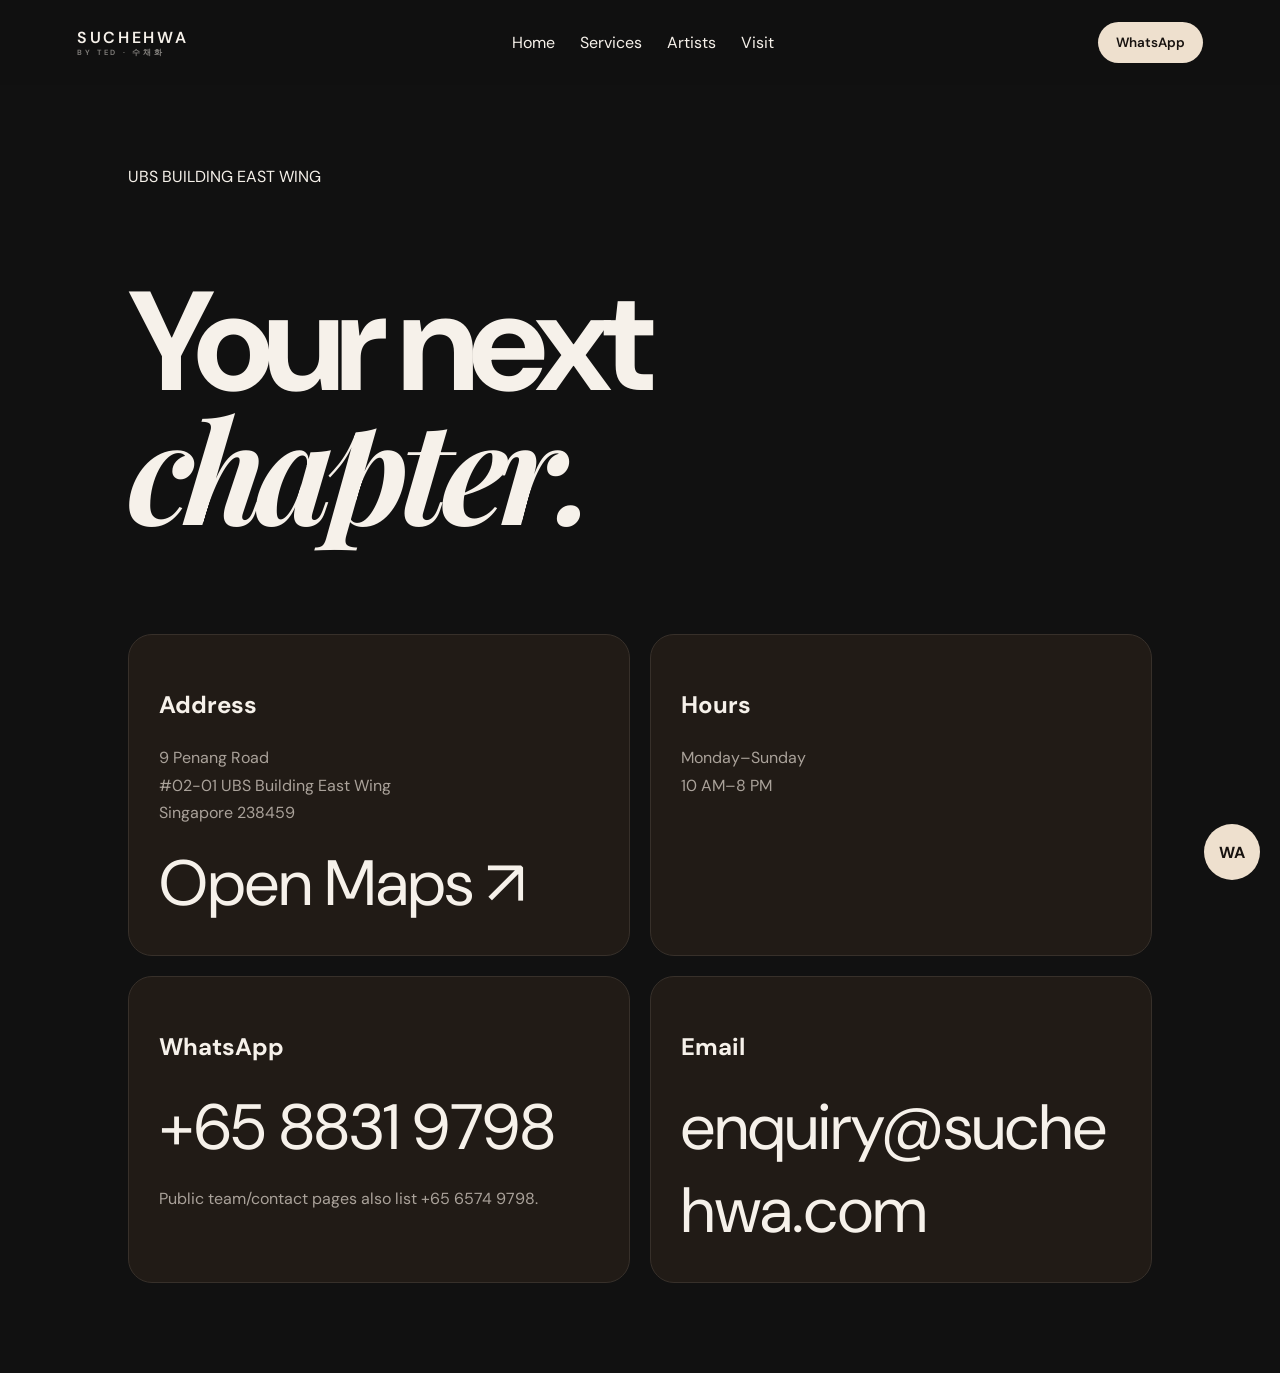
==== contact.html @ c373f8df "Create Salon 4 contact and directions page" ====
<!doctype html><html><head><meta charset="utf-8"><meta name="viewport" content="width=device-width,initial-scale=1"><title>Visit Suchehwa By Ted</title><link rel="stylesheet" href="style.css"><link rel="stylesheet" href="site.css"></head><body><header><a class="logo" href="index.html">SUCHEHWA<span>BY TED · 수채화</span></a><nav><a href="index.html">Home</a><a href="services.html">Services</a><a href="experience.html">Artists</a><a href="contact.html">Visit</a></nav><a class="cta" href="https://wa.me/6588319798">WhatsApp</a></header><main class="page"><div class="page-hero"><p class="eyebrow">UBS BUILDING EAST WING</p><h1>Your next<br><i>chapter.</i></h1></div><div class="contact-grid"><article class="contact-card reveal"><h3>Address</h3><p>9 Penang Road<br>#02-01 UBS Building East Wing<br>Singapore 238459</p><a class="big-link" href="https://www.google.com/maps/search/?api=1&query=9%20Penang%20Road%20Singapore%20238459">Open Maps ↗</a></article><article class="contact-card reveal"><h3>Hours</h3><p>Monday–Sunday<br>10 AM–8 PM</p></article><article class="contact-card reveal"><h3>WhatsApp</h3><a class="big-link" href="https://wa.me/6588319798">+65 8831 9798</a><p>Public team/contact pages also list +65 6574 9798.</p></article><article class="contact-card reveal"><h3>Email</h3><a class="big-link" href="mailto:enquiry@suchehwa.com">enquiry@suchehwa.com</a></article></div></main><a class="float" href="https://wa.me/6588319798">WA</a><script src="site.js"></script></body></html>
---- style.css ----
@import url('https://fonts.googleapis.com/css2?family=DM+Sans:wght@400;600&family=Playfair+Display:ital,wght@0,500;1,500&display=swap');*{box-sizing:border-box}html{scroll-behavior:smooth}body{margin:0;background:#111;color:#f6f1ea;font-family:DM Sans,sans-serif}header{position:fixed;z-index:5;top:0;width:100%;padding:22px 6vw;display:flex;justify-content:space-between;align-items:center;background:#111c;backdrop-filter:blur(16px)}a{color:inherit;text-decoration:none}.logo{font-weight:600;letter-spacing:.17em}.logo span{display:block;font-size:.47rem;opacity:.5}nav{display:none;gap:25px}.cta{background:#eee0ce;color:#17120f;padding:12px 18px;border-radius:999px;font-weight:600;font-size:.84rem}.hero{min-height:100svh;padding:150px 8vw;display:flex;flex-direction:column;justify-content:center;background:radial-gradient(circle at 80% 30%,#5b3b29,transparent 35%)}.hero>p,section>p{font-size:.68rem;letter-spacing:.23em;color:#b99570}.hero h1,h2{font-size:clamp(3.3rem,11vw,8rem);line-height:.88;letter-spacing:-.06em;margin:18px 0}.hero i,h2 i{font-family:'Playfair Display',serif}.hero h4{max-width:570px;color:#b7b0aa;line-height:1.7;font-weight:400;margin:25px 0}.hero div{display:flex;gap:18px;flex-wrap:wrap;align-items:center}section:not(.hero){padding:110px 8vw}#services{background:#181512}.grid{display:grid;gap:16px}.grid article{min-height:260px;padding:30px;border:1px solid #37302a;border-radius:24px;background:linear-gradient(145deg,#211b16,#15120f);display:flex;flex-direction:column;justify-content:space-between;transition:.45s}.grid article:hover{transform:translateY(-8px)}.grid b{color:#b99570}.grid h3{font-size:1.5rem}.grid p,.wide,#visit p{max-width:620px;color:#aaa29a;line-height:1.75}.wide{font-size:1.15rem}#visit{text-align:center;background:radial-gradient(circle at 50% 0,#3b2b20,#111 60%)}#visit h2{font-size:clamp(2.7rem,9vw,6rem)}#visit a{display:inline-block;margin:8px}.float{position:fixed;z-index:6;right:20px;bottom:20px;width:56px;height:56px;border-radius:50%;display:grid;place-items:center;background:#eee0ce;color:#17120f;font-weight:700}#loader{position:fixed;z-index:20;inset:0;display:grid;place-items:center;background:#111;letter-spacing:.35em;transition:.8s}@media(min-width:800px){nav{display:flex}.grid{grid-template-columns:repeat(3,1fr)}}
---- site.css ----
:root{--accent:#b99570;--line:#37302a}.hero-meta{display:flex;gap:28px;flex-wrap:wrap;margin-top:70px;font-size:.65rem;letter-spacing:.18em;color:#8f8176}.marquee{overflow:hidden;border-block:1px solid var(--line);padding:18px 0;white-space:nowrap;background:#181512}.marquee div{width:max-content;animation:marquee 28s linear infinite;letter-spacing:.25em;color:#b99570}.feature{padding:110px 7vw;display:grid;gap:40px;align-items:center;background:radial-gradient(circle at 80% 40%,#3b2b20,#111 55%)}.feature p{color:#aaa29a;line-height:1.8;max-width:560px}.feature h2{font-size:clamp(3rem,9vw,7rem)}.feature .cta{display:inline-block;margin-top:15px}.reveal{opacity:0;transform:translateY(35px);transition:opacity .8s ease,transform .8s ease}.reveal.visible{opacity:1;transform:none}.tilt{transform-style:preserve-3d;will-change:transform}.tilt a{color:var(--accent);text-decoration:none}.page{min-height:100svh;padding:150px 7vw 90px}.page-hero{max-width:900px;margin-bottom:80px}.page-hero h1{font-size:clamp(3.5rem,11vw,9rem);line-height:.88;letter-spacing:-.06em}.page-hero h1 i{font-family:'Playfair Display',serif}.service-list{display:grid;gap:18px}.service-row{display:grid;grid-template-columns:60px 1fr auto;gap:20px;align-items:start;padding:28px 0;border-top:1px solid var(--line)}.service-row h2{font-size:clamp(1.5rem,4vw,3rem);margin:0 0 8px}.service-row p{color:#aaa29a;line-height:1.7;max-width:650px}.service-row span{color:var(--accent)}.contact-grid{display:grid;gap:20px}.contact-card{padding:30px;border:1px solid var(--line);border-radius:24px;background:#211b16}.contact-card h3{font-size:1.5rem}.contact-card p{color:#aaa29a;line-height:1.7}.big-link{font-size:clamp(1.5rem,5vw,4rem);word-break:break-word}.page-nav{display:flex;gap:10px;flex-wrap:wrap;margin-top:50px}.page-nav a{padding:11px 15px;border:1px solid var(--line);border-radius:999px;text-decoration:none}.page-nav a:hover{background:#eee0ce;color:#17120f}@keyframes marquee{to{transform:translateX(-50%)}}@media(min-width:800px){.feature{grid-template-columns:1fr 1fr}.service-list{max-width:1100px}.contact-grid{grid-template-columns:1fr 1fr}.page{padding-left:10vw;padding-right:10vw}}
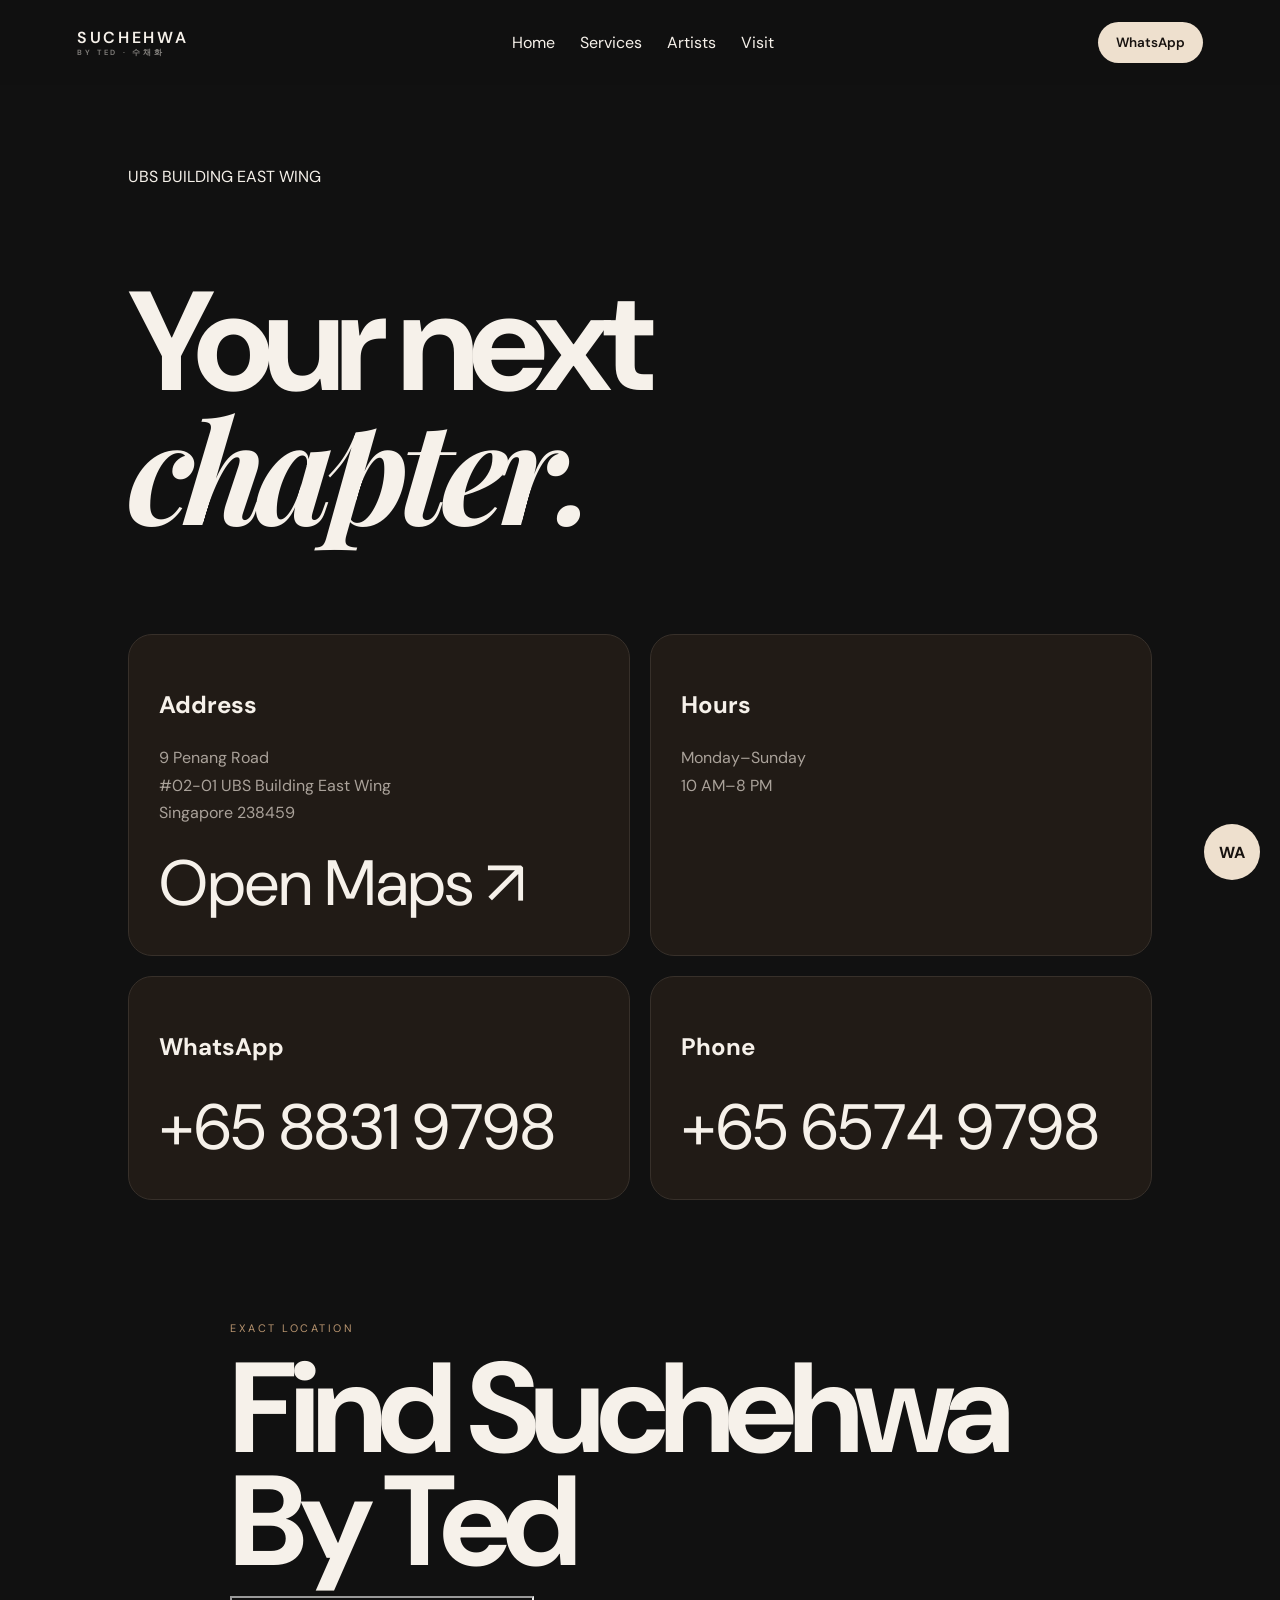
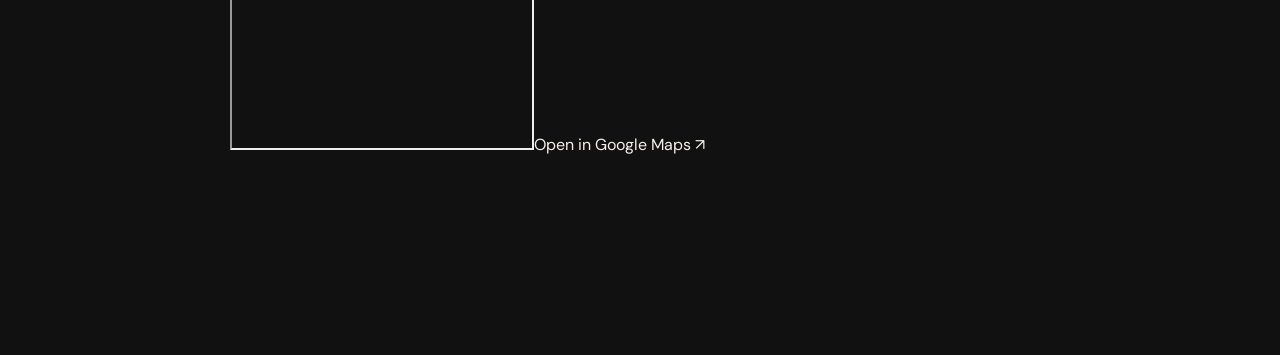
==== commit 72b68ae0: "Upgrade Salon 4 contact page with exact embedded Google Maps and prefilled WhatsApp" ====
--- a/contact.html
+++ b/contact.html
@@ -1 +1 @@
-<!doctype html><html><head><meta charset="utf-8"><meta name="viewport" content="width=device-width,initial-scale=1"><title>Visit Suchehwa By Ted</title><link rel="stylesheet" href="style.css"><link rel="stylesheet" href="site.css"></head><body><header><a class="logo" href="index.html">SUCHEHWA<span>BY TED · 수채화</span></a><nav><a href="index.html">Home</a><a href="services.html">Services</a><a href="experience.html">Artists</a><a href="contact.html">Visit</a></nav><a class="cta" href="https://wa.me/6588319798">WhatsApp</a></header><main class="page"><div class="page-hero"><p class="eyebrow">UBS BUILDING EAST WING</p><h1>Your next<br><i>chapter.</i></h1></div><div class="contact-grid"><article class="contact-card reveal"><h3>Address</h3><p>9 Penang Road<br>#02-01 UBS Building East Wing<br>Singapore 238459</p><a class="big-link" href="https://www.google.com/maps/search/?api=1&query=9%20Penang%20Road%20Singapore%20238459">Open Maps ↗</a></article><article class="contact-card reveal"><h3>Hours</h3><p>Monday–Sunday<br>10 AM–8 PM</p></article><article class="contact-card reveal"><h3>WhatsApp</h3><a class="big-link" href="https://wa.me/6588319798">+65 8831 9798</a><p>Public team/contact pages also list +65 6574 9798.</p></article><article class="contact-card reveal"><h3>Email</h3><a class="big-link" href="mailto:enquiry@suchehwa.com">enquiry@suchehwa.com</a></article></div></main><a class="float" href="https://wa.me/6588319798">WA</a><script src="site.js"></script></body></html>+<!doctype html><html lang="en"><head><meta charset="utf-8"><meta name="viewport" content="width=device-width,initial-scale=1"><title>Visit Suchehwa By Ted</title><link rel="stylesheet" href="style.css"><link rel="stylesheet" href="site.css"></head><body><div id="loader"><strong>SUCHEHWA</strong><span>BY TED · 수채화</span></div><header><a class="logo" href="index.html">SUCHEHWA<span>BY TED · 수채화</span></a><nav><a href="index.html">Home</a><a href="services.html">Services</a><a href="experience.html">Artists</a><a href="contact.html">Visit</a></nav><a class="cta" href="https://wa.me/6588319798?text=Hi%20Suchehwa%20By%20Ted%2C%20I%27d%20like%20to%20book%20an%20appointment.">WhatsApp</a></header><main class="page"><div class="page-hero"><p class="eyebrow">UBS BUILDING EAST WING</p><h1>Your next<br><i>chapter.</i></h1></div><div class="contact-grid"><article class="contact-card reveal"><h3>Address</h3><p>9 Penang Road<br>#02-01 UBS Building East Wing<br>Singapore 238459</p><a class="big-link" href="https://www.google.com/maps/search/?api=1&query=9%20Penang%20Road%20Singapore%20238459">Open Maps ↗</a></article><article class="contact-card reveal"><h3>Hours</h3><p>Monday–Sunday<br>10 AM–8 PM</p></article><article class="contact-card reveal"><h3>WhatsApp</h3><a class="big-link" href="https://wa.me/6588319798?text=Hi%20Suchehwa%20By%20Ted%2C%20I%27d%20like%20to%20book%20an%20appointment.">+65 8831 9798</a></article><article class="contact-card reveal"><h3>Phone</h3><a class="big-link" href="tel:+6565749798">+65 6574 9798</a></article></div><section class="map-block reveal"><p class="eyebrow">EXACT LOCATION</p><h2>Find Suchehwa By Ted</h2><iframe title="Suchehwa By Ted map" src="https://www.google.com/maps?q=9%20Penang%20Road%20Singapore%20238459&output=embed" loading="lazy" allowfullscreen></iframe><a class="btn" href="https://www.google.com/maps/search/?api=1&query=9%20Penang%20Road%20Singapore%20238459">Open in Google Maps ↗</a></section></main><a class="float" href="https://wa.me/6588319798?text=Hi%20Suchehwa%20By%20Ted%2C%20I%27d%20like%20to%20book%20an%20appointment.">WA</a><script src="site.js"></script></body></html>
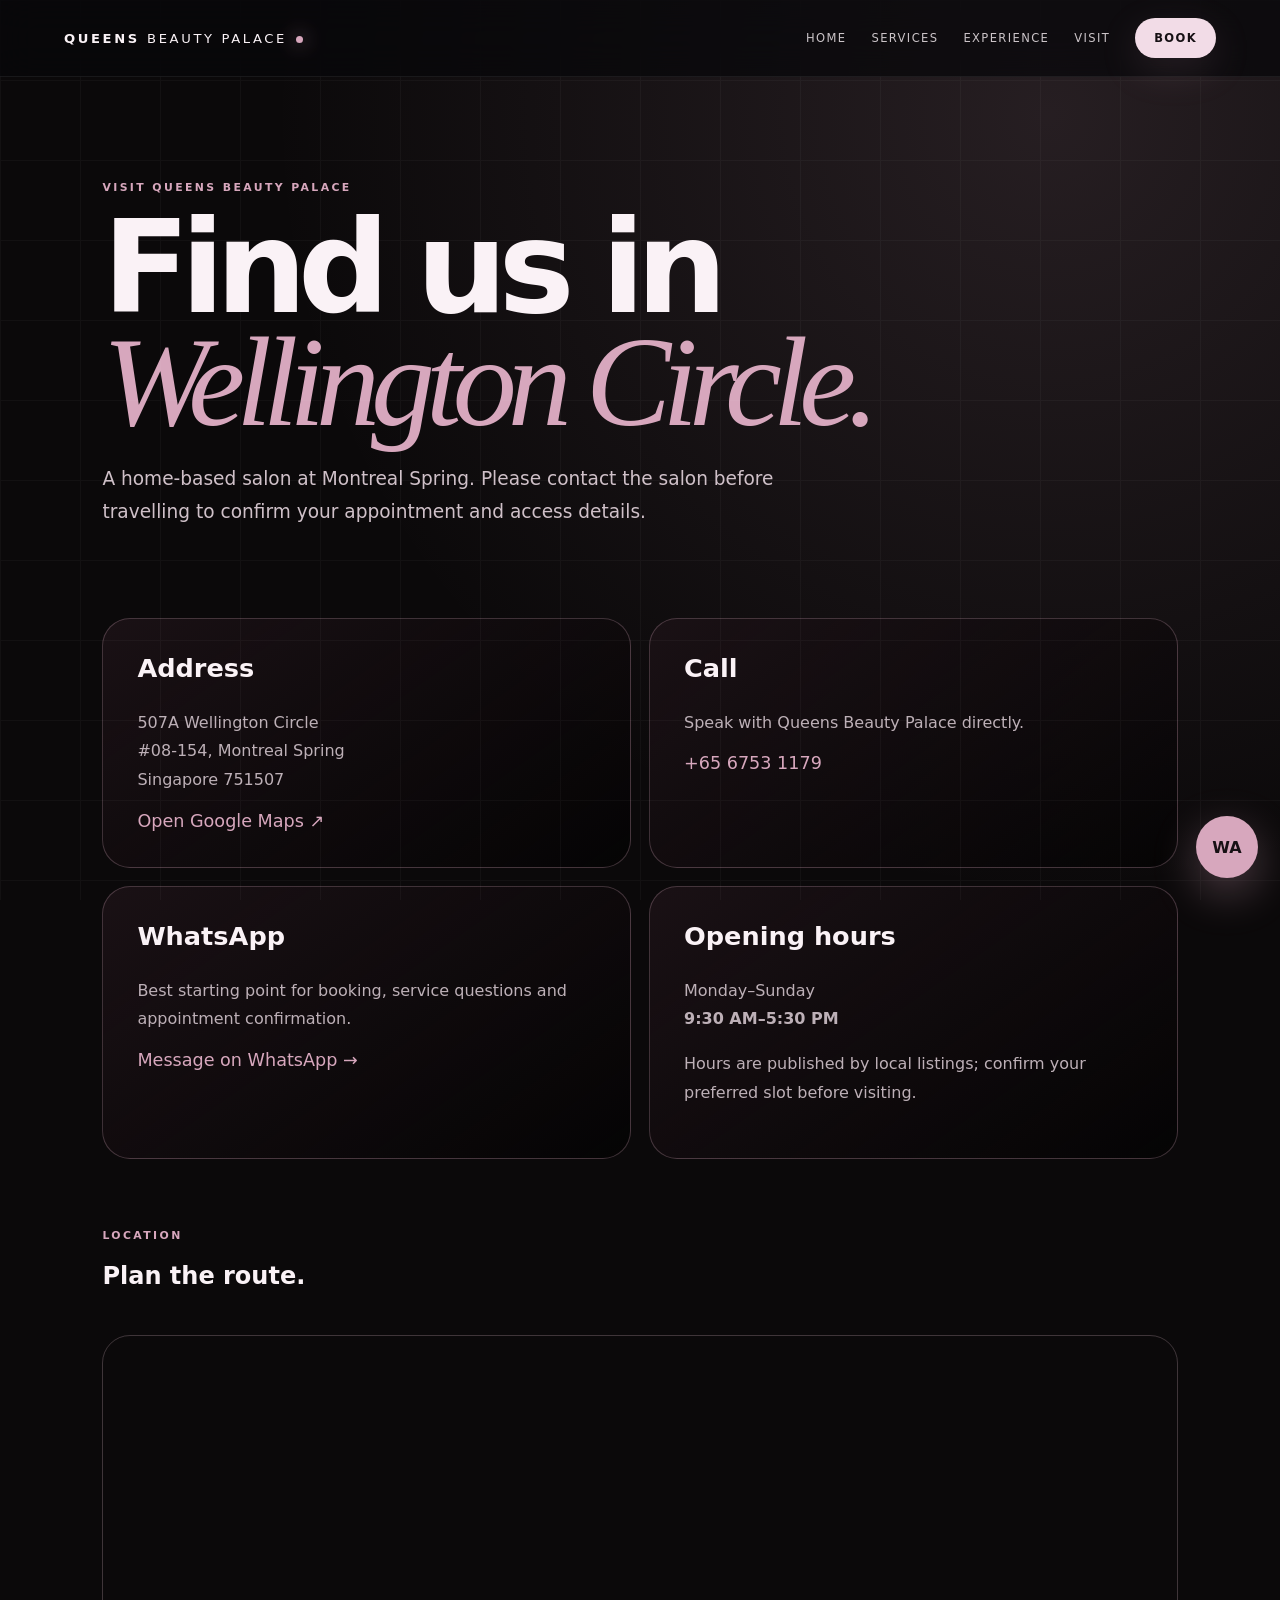
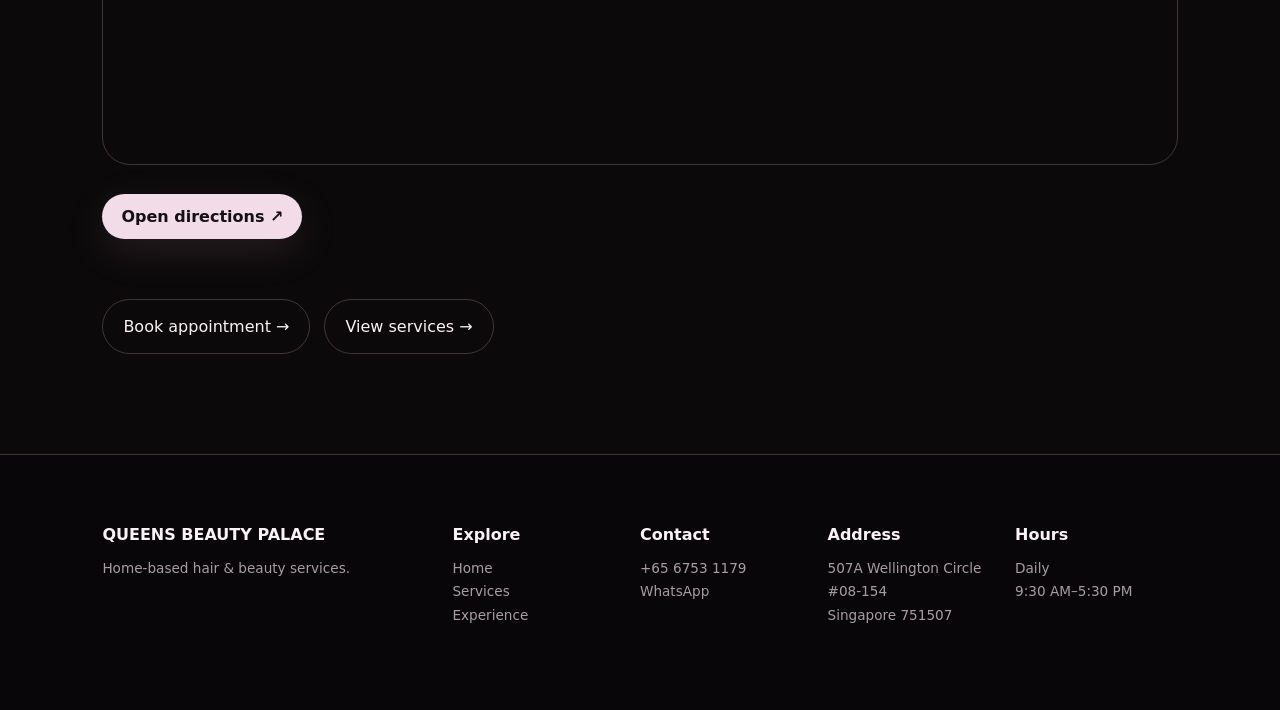
==== commit fc4fa049: "Rebuild Queens Beauty Palace contact and location page" ====
--- a/contact.html
+++ b/contact.html
@@ -1 +1 @@
-<!doctype html><html lang="en"><head><meta charset="utf-8"><meta name="viewport" content="width=device-width,initial-scale=1"><title>Visit Suchehwa By Ted</title><link rel="stylesheet" href="style.css"><link rel="stylesheet" href="site.css"></head><body><div id="loader"><strong>SUCHEHWA</strong><span>BY TED · 수채화</span></div><header><a class="logo" href="index.html">SUCHEHWA<span>BY TED · 수채화</span></a><nav><a href="index.html">Home</a><a href="services.html">Services</a><a href="experience.html">Artists</a><a href="contact.html">Visit</a></nav><a class="cta" href="https://wa.me/6588319798?text=Hi%20Suchehwa%20By%20Ted%2C%20I%27d%20like%20to%20book%20an%20appointment.">WhatsApp</a></header><main class="page"><div class="page-hero"><p class="eyebrow">UBS BUILDING EAST WING</p><h1>Your next<br><i>chapter.</i></h1></div><div class="contact-grid"><article class="contact-card reveal"><h3>Address</h3><p>9 Penang Road<br>#02-01 UBS Building East Wing<br>Singapore 238459</p><a class="big-link" href="https://www.google.com/maps/search/?api=1&query=9%20Penang%20Road%20Singapore%20238459">Open Maps ↗</a></article><article class="contact-card reveal"><h3>Hours</h3><p>Monday–Sunday<br>10 AM–8 PM</p></article><article class="contact-card reveal"><h3>WhatsApp</h3><a class="big-link" href="https://wa.me/6588319798?text=Hi%20Suchehwa%20By%20Ted%2C%20I%27d%20like%20to%20book%20an%20appointment.">+65 8831 9798</a></article><article class="contact-card reveal"><h3>Phone</h3><a class="big-link" href="tel:+6565749798">+65 6574 9798</a></article></div><section class="map-block reveal"><p class="eyebrow">EXACT LOCATION</p><h2>Find Suchehwa By Ted</h2><iframe title="Suchehwa By Ted map" src="https://www.google.com/maps?q=9%20Penang%20Road%20Singapore%20238459&output=embed" loading="lazy" allowfullscreen></iframe><a class="btn" href="https://www.google.com/maps/search/?api=1&query=9%20Penang%20Road%20Singapore%20238459">Open in Google Maps ↗</a></section></main><a class="float" href="https://wa.me/6588319798?text=Hi%20Suchehwa%20By%20Ted%2C%20I%27d%20like%20to%20book%20an%20appointment.">WA</a><script src="site.js"></script></body></html>+<!doctype html><html lang="en"><head><meta charset="utf-8"><meta name="viewport" content="width=device-width,initial-scale=1"><meta name="description" content="Contact and directions for Queens Beauty Palace, 507A Wellington Circle, Singapore 751507."><title>Visit — Queens Beauty Palace</title><link rel="stylesheet" href="site.css"></head><body><header><a class="logo" href="index.html">QUEENS <b>BEAUTY PALACE</b></a><nav><a href="index.html">Home</a><a href="services.html">Services</a><a href="experience.html">Experience</a><a href="contact.html">Visit</a><a class="navcta" href="https://wa.me/6567531179">Book</a></nav></header><main class="page"><div class="page-hero reveal"><p class="eyebrow">VISIT QUEENS BEAUTY PALACE</p><h1>Find us in <i>Wellington Circle.</i></h1><p class="lead">A home-based salon at Montreal Spring. Please contact the salon before travelling to confirm your appointment and access details.</p></div><div class="contact-grid"><article class="contact-card reveal"><h3>Address</h3><p>507A Wellington Circle<br>#08-154, Montreal Spring<br>Singapore 751507</p><a class="big-link" href="https://www.google.com/maps/search/?api=1&query=507A%20Wellington%20Circle%20Singapore%20751507">Open Google Maps ↗</a></article><article class="contact-card reveal"><h3>Call</h3><p>Speak with Queens Beauty Palace directly.</p><a class="big-link" href="tel:+6567531179">+65 6753 1179</a></article><article class="contact-card reveal"><h3>WhatsApp</h3><p>Best starting point for booking, service questions and appointment confirmation.</p><a class="big-link" href="https://wa.me/6567531179?text=Hi%20Queens%20Beauty%20Palace%2C%20I%20would%20like%20to%20book.">Message on WhatsApp →</a></article><article class="contact-card reveal"><h3>Opening hours</h3><p>Monday–Sunday<br><strong>9:30 AM–5:30 PM</strong></p><p>Hours are published by local listings; confirm your preferred slot before visiting.</p></article></div><section class="map-block reveal"><p class="eyebrow">LOCATION</p><h2>Plan the route.</h2><iframe title="Queens Beauty Palace location" src="https://www.google.com/maps?q=507A%20Wellington%20Circle%20Singapore%20751507&output=embed" loading="lazy" allowfullscreen></iframe><a class="btn" href="https://www.google.com/maps/search/?api=1&query=507A%20Wellington%20Circle%20Singapore%20751507">Open directions ↗</a></section><div class="page-nav reveal"><a href="https://wa.me/6567531179?text=Hi%20Queens%20Beauty%20Palace%2C%20I%20would%20like%20to%20book.">Book appointment →</a><a href="services.html">View services →</a></div></main><footer><div><strong>QUEENS BEAUTY PALACE</strong><p>Home-based hair & beauty services.</p></div><div><b>Explore</b><p><a href="index.html">Home</a><br><a href="services.html">Services</a><br><a href="experience.html">Experience</a></p></div><div><b>Contact</b><p><a href="tel:+6567531179">+65 6753 1179</a><br><a href="https://wa.me/6567531179">WhatsApp</a></p></div><div><b>Address</b><p>507A Wellington Circle<br>#08-154<br>Singapore 751507</p></div><div><b>Hours</b><p>Daily<br>9:30 AM–5:30 PM</p></div></footer><div class="float"><a href="https://wa.me/6567531179">WA</a></div><script src="site.js"></script></body></html>
--- a/site.css
+++ b/site.css
@@ -1 +1 @@
-:root{--accent:#b99570;--line:#37302a}.hero-meta{display:flex;gap:28px;flex-wrap:wrap;margin-top:70px;font-size:.65rem;letter-spacing:.18em;color:#8f8176}.marquee{overflow:hidden;border-block:1px solid var(--line);padding:18px 0;white-space:nowrap;background:#181512}.marquee div{width:max-content;animation:marquee 28s linear infinite;letter-spacing:.25em;color:#b99570}.feature{padding:110px 7vw;display:grid;gap:40px;align-items:center;background:radial-gradient(circle at 80% 40%,#3b2b20,#111 55%)}.feature p{color:#aaa29a;line-height:1.8;max-width:560px}.feature h2{font-size:clamp(3rem,9vw,7rem)}.feature .cta{display:inline-block;margin-top:15px}.reveal{opacity:0;transform:translateY(35px);transition:opacity .8s ease,transform .8s ease}.reveal.visible{opacity:1;transform:none}.tilt{transform-style:preserve-3d;will-change:transform}.tilt a{color:var(--accent);text-decoration:none}.page{min-height:100svh;padding:150px 7vw 90px}.page-hero{max-width:900px;margin-bottom:80px}.page-hero h1{font-size:clamp(3.5rem,11vw,9rem);line-height:.88;letter-spacing:-.06em}.page-hero h1 i{font-family:'Playfair Display',serif}.service-list{display:grid;gap:18px}.service-row{display:grid;grid-template-columns:60px 1fr auto;gap:20px;align-items:start;padding:28px 0;border-top:1px solid var(--line)}.service-row h2{font-size:clamp(1.5rem,4vw,3rem);margin:0 0 8px}.service-row p{color:#aaa29a;line-height:1.7;max-width:650px}.service-row span{color:var(--accent)}.contact-grid{display:grid;gap:20px}.contact-card{padding:30px;border:1px solid var(--line);border-radius:24px;background:#211b16}.contact-card h3{font-size:1.5rem}.contact-card p{color:#aaa29a;line-height:1.7}.big-link{font-size:clamp(1.5rem,5vw,4rem);word-break:break-word}.page-nav{display:flex;gap:10px;flex-wrap:wrap;margin-top:50px}.page-nav a{padding:11px 15px;border:1px solid var(--line);border-radius:999px;text-decoration:none}.page-nav a:hover{background:#eee0ce;color:#17120f}@keyframes marquee{to{transform:translateX(-50%)}}@media(min-width:800px){.feature{grid-template-columns:1fr 1fr}.service-list{max-width:1100px}.contact-grid{grid-template-columns:1fr 1fr}.page{padding-left:10vw;padding-right:10vw}}+:root{--a:#d7a7bd;--s:#f2dce7;--bg:#0b090a;--p:#1a1115;--ink:#faf2f6;--line:#d7a7bd44}html{scroll-behavior:smooth}*{box-sizing:border-box}body{margin:0;background:radial-gradient(circle at 82% 5%,#d7a7bd22,transparent 32%),var(--bg);color:var(--ink);font-family:Inter,system-ui,-apple-system,BlinkMacSystemFont,"Segoe UI",sans-serif;overflow-x:hidden}body:before{content:"";position:fixed;inset:0;pointer-events:none;z-index:1;opacity:.035;background-image:linear-gradient(#fff 1px,transparent 1px),linear-gradient(90deg,#fff 1px,transparent 1px);background-size:80px 80px}a{color:inherit;text-decoration:none}header{position:fixed;top:0;left:0;right:0;z-index:60;display:flex;align-items:center;justify-content:space-between;padding:18px 5vw;border-bottom:1px solid #fff1;background:#08070ab8;backdrop-filter:blur(18px)}header.scrolled{background:#08070aee;box-shadow:0 15px 50px #0008}.logo{font-size:.82rem;letter-spacing:.2em;font-weight:800}.logo b{font-weight:500}.logo:after{content:"";display:inline-block;width:7px;height:7px;margin-left:9px;border-radius:50%;background:var(--a);box-shadow:0 0 20px var(--a)}nav{display:flex;align-items:center;gap:25px}nav a{font-size:.72rem;letter-spacing:.12em;text-transform:uppercase;opacity:.8;position:relative}nav a:hover{opacity:1}nav a:after{content:"";position:absolute;left:0;right:0;bottom:-8px;height:1px;background:var(--a);transform:scaleX(0);transition:.3s}nav a:hover:after{transform:scaleX(1)}nav .navcta,.btn{background:var(--s);color:#161014;padding:13px 19px;border-radius:999px;font-weight:800;opacity:1;box-shadow:0 12px 40px #d7a7bd22;display:inline-block}.hero{min-height:100svh;padding:150px 7vw 80px;display:grid;grid-template-columns:1.1fr .9fr;gap:6vw;align-items:center;position:relative;overflow:hidden}.hero:before{content:"";position:absolute;width:70vw;height:70vw;right:-30%;top:8%;border-radius:50%;background:radial-gradient(circle at 35% 35%,#d7a7bd55,transparent 18%),radial-gradient(circle,#d7a7bd20,transparent 65%);filter:blur(10px);animation:hfloat 11s ease-in-out infinite;z-index:-1}.eyebrow{font-size:.68rem;letter-spacing:.22em;color:var(--a);font-weight:800}.hero h1,.page-hero h1{font-size:clamp(4rem,10vw,9.5rem);line-height:.88;letter-spacing:-.07em;margin:18px 0 25px}.hero h1 i,.page-hero h1 i,h2 i{font-family:Georgia,serif;font-weight:400;color:var(--a)}.lead{font-size:clamp(1rem,1.45vw,1.2rem);line-height:1.75;color:#cfc0c8;max-width:690px}.actions{display:flex;align-items:center;gap:24px;margin:35px 0;flex-wrap:wrap}.hero-meta{border-top:1px solid var(--line);padding-top:17px;display:flex;gap:28px;flex-wrap:wrap;color:#a99ba3;font-size:.78rem}.hero-art{min-height:520px;position:relative;display:grid;place-items:center;border-radius:50%;background:radial-gradient(circle at 40% 35%,#f7dce8,#986b7e 15%,#33202a 42%,#080709 72%);box-shadow:inset -50px -50px 90px #000,0 0 100px #d7a7bd20;animation:float 8s ease-in-out infinite;isolation:isolate}.hero-art:before,.hero-art:after{content:"";position:absolute;border:1px solid #d7a7bd55;border-radius:50%;inset:9%;animation:spin 22s linear infinite}.hero-art:after{inset:20%;border-style:dashed;animation-direction:reverse;animation-duration:17s}.art-ring{position:absolute;border:1px solid #fff3;border-radius:50%;width:78%;height:32%;transform:rotate(-28deg)}.r2{transform:rotate(42deg);width:65%;height:85%}.art-orb{width:34%;aspect-ratio:1;border-radius:50%;display:grid;place-items:center;background:#f4dbe5;color:#20151a;font-size:clamp(2rem,5vw,4rem);font-weight:900;box-shadow:0 0 60px #d7a7bd88}.hero-art span{position:absolute;bottom:18%;left:12%;font-size:.65rem;letter-spacing:.25em;line-height:1.6;color:#f5e8ee}.section,.feature,.visit{padding:110px 8vw;position:relative}.section{background:linear-gradient(var(--bg),var(--p))}.section h2,.feature h2,.visit h2{font-size:clamp(3rem,7vw,7rem);line-height:.95;letter-spacing:-.06em;margin:12px 0 55px}.cards{display:grid;grid-template-columns:repeat(3,1fr);gap:20px}.cards article{min-height:430px;padding:32px;border:1px solid var(--line);border-radius:30px;background:var(--p);position:relative;overflow:hidden;display:flex;align-items:end;box-shadow:0 25px 80px #0005;transition:.55s}.cards article:before{content:"";position:absolute;inset:0;background-size:cover;background-position:center;opacity:.32;transition:.8s}.cards article:nth-child(1):before{background-image:url('https://images.unsplash.com/photo-1522337360788-8b13dee7a37e?auto=format&fit=crop&w=1200&q=85')}.cards article:nth-child(2):before{background-image:url('https://images.unsplash.com/photo-1560066984-138dadb4c035?auto=format&fit=crop&w=1200&q=85')}.cards article:nth-child(3):before{background-image:url('https://images.unsplash.com/photo-1521590832167-7bcbfaa6381f?auto=format&fit=crop&w=1200&q=85')}.cards article:after{content:"";position:absolute;inset:0;background:linear-gradient(180deg,transparent 20%,var(--p) 78%)}.cards article>div{position:relative;z-index:2}.cards article:hover{transform:translateY(-10px);border-color:#d7a7bd99}.cards article:hover:before{transform:scale(1.08);opacity:.5}.cards small{color:var(--a);letter-spacing:.18em}.cards h3{font-size:2rem;margin:12px 0}.cards p{color:#bdb0b7;line-height:1.65}.cards a{color:var(--a);font-weight:800}.feature{min-height:560px;display:grid;align-items:center;background:radial-gradient(circle at 85% 35%,#d7a7bd30,transparent 35%),var(--p);border-block:1px solid var(--line);overflow:hidden}.feature:before{content:"";position:absolute;right:-10vw;top:-16vw;width:52vw;height:52vw;border:1px solid #d7a7bd55;border-radius:50%;animation:spin 28s linear infinite}.feature .lead{max-width:760px}.visit{background:linear-gradient(135deg,var(--p),var(--bg));overflow:hidden}.visit:before{content:"";position:absolute;width:360px;height:360px;right:-100px;bottom:-160px;background:var(--a);filter:blur(140px);opacity:.12;border-radius:50%}.visit-grid{display:grid;grid-template-columns:repeat(3,1fr);gap:18px;margin-bottom:35px}.visit-grid>div{padding:26px;border:1px solid var(--line);border-radius:22px;background:#fff1}.visit-grid b{font-size:.65rem;letter-spacing:.2em;color:var(--a)}.visit-grid p{color:#c6b8c0;line-height:1.7}footer{display:grid;grid-template-columns:2fr repeat(4,1fr);gap:25px;padding:70px 8vw;border-top:1px solid var(--line);background:#080608}footer p{color:#a99da4;line-height:1.7;font-size:.85rem}footer a:hover{color:var(--a)}.page{padding:170px 8vw 100px;min-height:100svh}.page-hero{max-width:1050px;margin-bottom:90px}.page-hero p.lead{max-width:700px}.service-list{max-width:1200px}.service-row{display:grid;grid-template-columns:70px 1fr 140px;gap:20px;align-items:start;padding:42px 0;border-top:1px solid var(--line);position:relative}.service-row:before{content:"";position:absolute;inset:0 -4vw;background:linear-gradient(90deg,#d7a7bd12,transparent 70%);opacity:0;transition:.3s;pointer-events:none}.service-row:hover:before{opacity:1}.service-row>span,.service-row>strong{color:var(--a);font-size:.68rem;letter-spacing:.16em}.service-row h2{font-size:clamp(2rem,4vw,4rem);margin:0 0 10px}.service-row p{color:#bdb0b7;line-height:1.75;max-width:720px}.page-nav{display:flex;gap:14px;flex-wrap:wrap;margin-top:60px}.page-nav a{padding:17px 20px;border:1px solid var(--line);border-radius:999px}.page-nav a:hover{background:var(--s);color:#111}.contact-grid{display:grid;grid-template-columns:repeat(2,1fr);gap:18px}.contact-card{min-height:250px;padding:34px;border:1px solid var(--line);border-radius:28px;background:linear-gradient(145deg,var(--p),#0008);transition:.4s}.contact-card:hover{transform:translateY(-7px);border-color:#d7a7bd99}.contact-card h3{font-size:1.6rem;margin-top:0}.contact-card p{color:#bdb0b7;line-height:1.8}.big-link{font-size:1.1rem;color:var(--a)}.map-block{margin-top:70px}.map-block iframe{width:100%;height:430px;border:1px solid var(--line);border-radius:28px;filter:saturate(.65) contrast(1.05);margin:25px 0}.float{position:fixed;right:22px;bottom:22px;width:62px;height:62px;border-radius:50%;display:grid;place-items:center;background:var(--a);color:#171014;font-weight:900;z-index:100;box-shadow:0 15px 45px #d7a7bd55}.reveal{opacity:0;transform:translateY(45px) scale(.98);transition:.85s cubic-bezier(.2,.75,.2,1)}.reveal.visible{opacity:1;transform:none}.reveal.exit{opacity:0;transform:translateY(-35px) scale(.98)}#loader{position:fixed;inset:0;background:var(--bg);display:grid;place-items:center;z-index:200;transition:opacity .8s}#loader .loader-mark{text-align:center}.loader-mark strong{display:block;font-size:clamp(2.5rem,8vw,7rem);letter-spacing:-.06em}.loader-mark span{display:block;color:var(--a);letter-spacing:.25em;font-size:.7rem;margin-top:12px}#loader.is-hidden{opacity:0;pointer-events:none}#scroll-progress{position:fixed;top:0;left:0;height:2px;width:0;background:var(--a);z-index:150;box-shadow:0 0 15px var(--a)}@keyframes float{50%{transform:translateY(-15px) rotate(2deg)}}@keyframes hfloat{50%{transform:translate3d(-30px,25px,0) scale(1.08)}}@keyframes spin{to{transform:rotate(360deg)}}@media(max-width:800px){header{padding:16px 18px}header nav{position:fixed;left:8px;right:8px;bottom:8px;background:#080608ee;border:1px solid var(--line);border-radius:18px;padding:8px;display:flex;justify-content:space-around;gap:2px;backdrop-filter:blur(18px);box-shadow:0 15px 50px #0008}header nav a{font-size:.6rem;padding:9px 6px}header nav .navcta{padding:9px 11px}.hero{grid-template-columns:1fr;padding:130px 6vw 70px}.hero h1,.page-hero h1{font-size:clamp(3.5rem,17vw,6.7rem)}.hero-art{min-height:78vw;width:78vw;max-width:500px;margin:15px auto}.section,.feature,.visit{padding:85px 6vw}.cards,.visit-grid,.contact-grid{grid-template-columns:1fr}.cards article{min-height:380px}.feature{min-height:520px}.page{padding:135px 6vw 100px}.service-row{grid-template-columns:38px 1fr}.service-row strong{grid-column:2}.map-block iframe{height:72vw;min-height:300px}footer{grid-template-columns:1fr 1fr;padding:60px 6vw}.float{bottom:80px;right:16px}}@media(max-width:480px){footer{grid-template-columns:1fr}.hero-meta{display:block}.hero-meta p{margin:8px 0}}
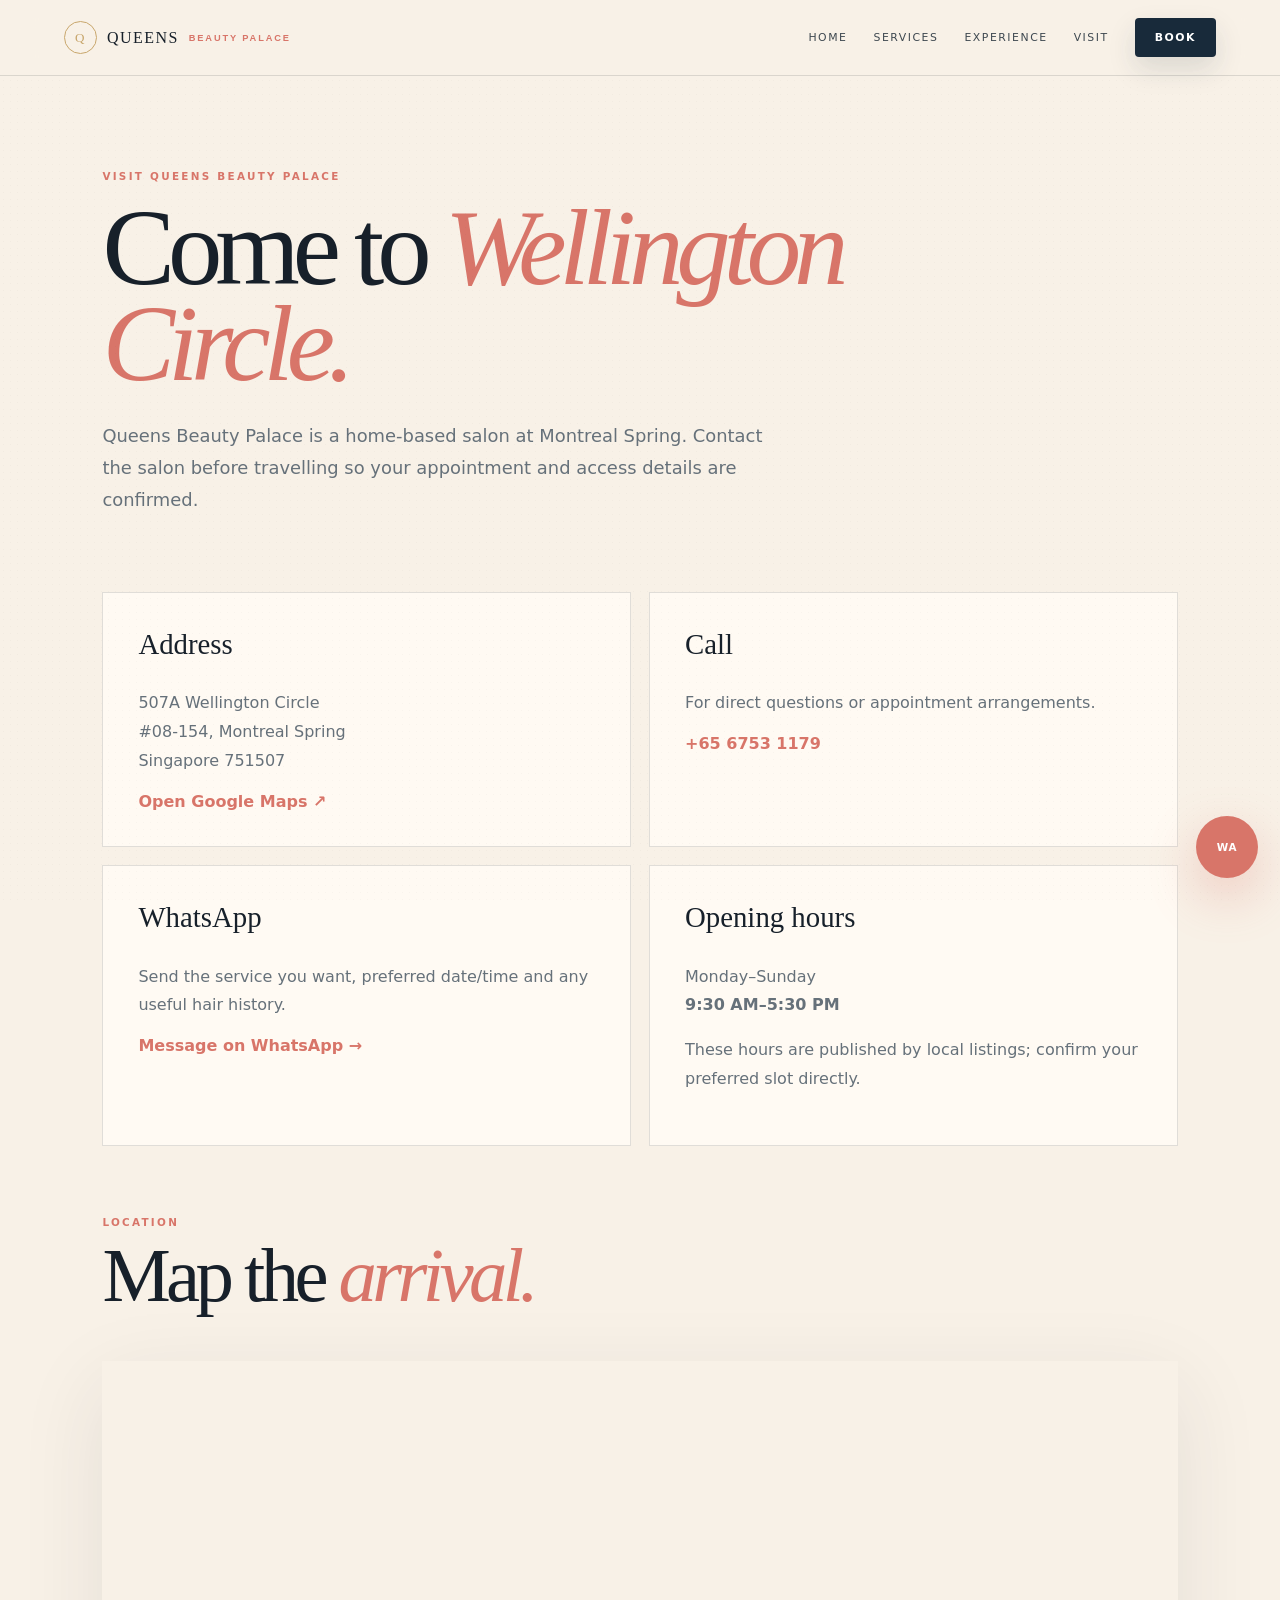
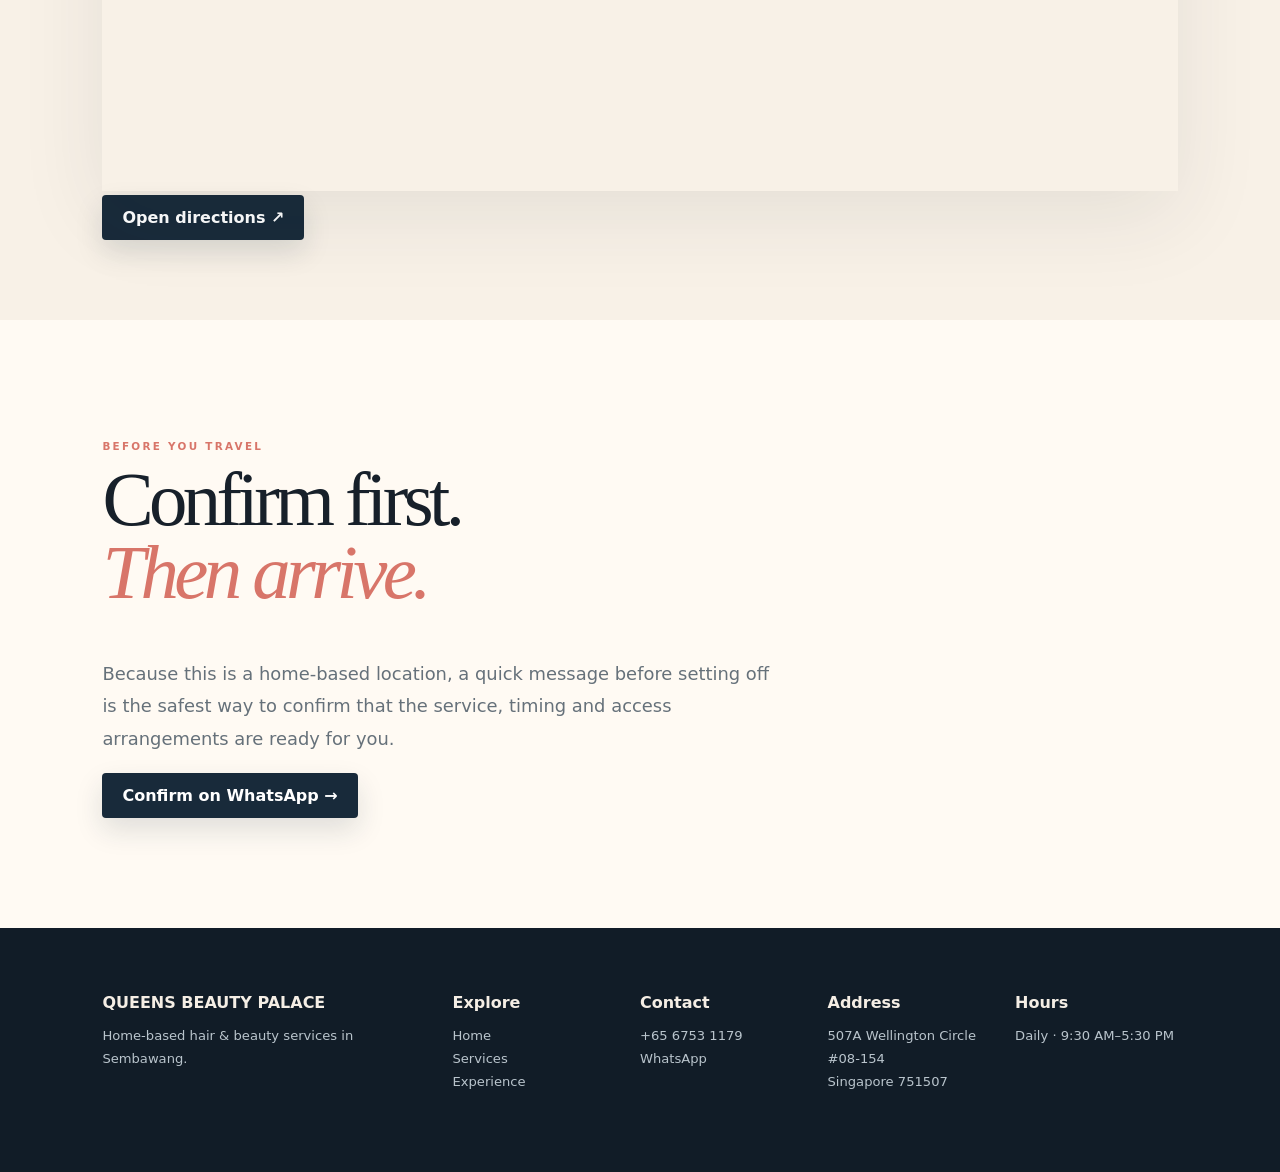
==== commit 83689c29: "Rebuild Queens Beauty Palace contact page" ====
--- a/contact.html
+++ b/contact.html
@@ -1 +1 @@
-<!doctype html><html lang="en"><head><meta charset="utf-8"><meta name="viewport" content="width=device-width,initial-scale=1"><meta name="description" content="Contact and directions for Queens Beauty Palace, 507A Wellington Circle, Singapore 751507."><title>Visit — Queens Beauty Palace</title><link rel="stylesheet" href="site.css"></head><body><header><a class="logo" href="index.html">QUEENS <b>BEAUTY PALACE</b></a><nav><a href="index.html">Home</a><a href="services.html">Services</a><a href="experience.html">Experience</a><a href="contact.html">Visit</a><a class="navcta" href="https://wa.me/6567531179">Book</a></nav></header><main class="page"><div class="page-hero reveal"><p class="eyebrow">VISIT QUEENS BEAUTY PALACE</p><h1>Find us in <i>Wellington Circle.</i></h1><p class="lead">A home-based salon at Montreal Spring. Please contact the salon before travelling to confirm your appointment and access details.</p></div><div class="contact-grid"><article class="contact-card reveal"><h3>Address</h3><p>507A Wellington Circle<br>#08-154, Montreal Spring<br>Singapore 751507</p><a class="big-link" href="https://www.google.com/maps/search/?api=1&query=507A%20Wellington%20Circle%20Singapore%20751507">Open Google Maps ↗</a></article><article class="contact-card reveal"><h3>Call</h3><p>Speak with Queens Beauty Palace directly.</p><a class="big-link" href="tel:+6567531179">+65 6753 1179</a></article><article class="contact-card reveal"><h3>WhatsApp</h3><p>Best starting point for booking, service questions and appointment confirmation.</p><a class="big-link" href="https://wa.me/6567531179?text=Hi%20Queens%20Beauty%20Palace%2C%20I%20would%20like%20to%20book.">Message on WhatsApp →</a></article><article class="contact-card reveal"><h3>Opening hours</h3><p>Monday–Sunday<br><strong>9:30 AM–5:30 PM</strong></p><p>Hours are published by local listings; confirm your preferred slot before visiting.</p></article></div><section class="map-block reveal"><p class="eyebrow">LOCATION</p><h2>Plan the route.</h2><iframe title="Queens Beauty Palace location" src="https://www.google.com/maps?q=507A%20Wellington%20Circle%20Singapore%20751507&output=embed" loading="lazy" allowfullscreen></iframe><a class="btn" href="https://www.google.com/maps/search/?api=1&query=507A%20Wellington%20Circle%20Singapore%20751507">Open directions ↗</a></section><div class="page-nav reveal"><a href="https://wa.me/6567531179?text=Hi%20Queens%20Beauty%20Palace%2C%20I%20would%20like%20to%20book.">Book appointment →</a><a href="services.html">View services →</a></div></main><footer><div><strong>QUEENS BEAUTY PALACE</strong><p>Home-based hair & beauty services.</p></div><div><b>Explore</b><p><a href="index.html">Home</a><br><a href="services.html">Services</a><br><a href="experience.html">Experience</a></p></div><div><b>Contact</b><p><a href="tel:+6567531179">+65 6753 1179</a><br><a href="https://wa.me/6567531179">WhatsApp</a></p></div><div><b>Address</b><p>507A Wellington Circle<br>#08-154<br>Singapore 751507</p></div><div><b>Hours</b><p>Daily<br>9:30 AM–5:30 PM</p></div></footer><div class="float"><a href="https://wa.me/6567531179">WA</a></div><script src="site.js"></script></body></html>+<!doctype html><html lang="en"><head><meta charset="utf-8"><meta name="viewport" content="width=device-width,initial-scale=1"><meta name="description" content="Contact, opening hours and directions for Queens Beauty Palace at 507A Wellington Circle, Singapore 751507."><title>Visit | Queens Beauty Palace</title><link rel="stylesheet" href="site.css"></head><body><div id="loader"><div class="loader-inner"><div class="loader-q">Q</div><span>PLAN YOUR VISIT</span></div></div><header><a class="logo" href="index.html">QUEENS <b>BEAUTY PALACE</b></a><nav><a href="index.html">Home</a><a href="services.html">Services</a><a href="experience.html">Experience</a><a href="contact.html">Visit</a><a class="navcta" href="https://wa.me/6567531179">Book</a></nav></header><main class="page"><div class="page-hero reveal"><p class="eyebrow">VISIT QUEENS BEAUTY PALACE</p><h1>Come to <em>Wellington Circle.</em></h1><p class="lead">Queens Beauty Palace is a home-based salon at Montreal Spring. Contact the salon before travelling so your appointment and access details are confirmed.</p></div><div class="contact-grid"><article class="contact-card reveal"><h3>Address</h3><p>507A Wellington Circle<br>#08-154, Montreal Spring<br>Singapore 751507</p><a class="big-link" href="https://www.google.com/maps/search/?api=1&query=507A%20Wellington%20Circle%20Singapore%20751507">Open Google Maps ↗</a></article><article class="contact-card reveal"><h3>Call</h3><p>For direct questions or appointment arrangements.</p><a class="big-link" href="tel:+6567531179">+65 6753 1179</a></article><article class="contact-card reveal"><h3>WhatsApp</h3><p>Send the service you want, preferred date/time and any useful hair history.</p><a class="big-link" href="https://wa.me/6567531179?text=Hi%20Queens%20Beauty%20Palace%2C%20I%20would%20like%20to%20book.">Message on WhatsApp →</a></article><article class="contact-card reveal"><h3>Opening hours</h3><p>Monday–Sunday<br><strong>9:30 AM–5:30 PM</strong></p><p>These hours are published by local listings; confirm your preferred slot directly.</p></article></div><section class="map-block reveal"><p class="eyebrow">LOCATION</p><h2>Map the <em>arrival.</em></h2><iframe title="Queens Beauty Palace location" src="https://www.google.com/maps?q=507A%20Wellington%20Circle%20Singapore%20751507&output=embed" loading="lazy" allowfullscreen></iframe><a class="btn magnetic" href="https://www.google.com/maps/search/?api=1&query=507A%20Wellington%20Circle%20Singapore%20751507">Open directions ↗</a></section><section class="section" style="margin:80px -8vw -100px"><div class="reveal"><p class="eyebrow">BEFORE YOU TRAVEL</p><h2>Confirm first.<br><em>Then arrive.</em></h2><p class="lead">Because this is a home-based location, a quick message before setting off is the safest way to confirm that the service, timing and access arrangements are ready for you.</p><a class="btn" href="https://wa.me/6567531179?text=Hi%20Queens%20Beauty%20Palace%2C%20I%20would%20like%20to%20confirm%20an%20appointment.">Confirm on WhatsApp →</a></div></section></main><footer><div><strong>QUEENS BEAUTY PALACE</strong><p>Home-based hair & beauty services in Sembawang.</p></div><div><b>Explore</b><p><a href="index.html">Home</a><br><a href="services.html">Services</a><br><a href="experience.html">Experience</a></p></div><div><b>Contact</b><p><a href="tel:+6567531179">+65 6753 1179</a><br><a href="https://wa.me/6567531179">WhatsApp</a></p></div><div><b>Address</b><p>507A Wellington Circle<br>#08-154<br>Singapore 751507</p></div><div><b>Hours</b><p>Daily · 9:30 AM–5:30 PM</p></div></footer><div class="float"><a href="https://wa.me/6567531179">WA</a></div><script src="site.js"></script></body></html>
--- a/site.css
+++ b/site.css
@@ -1 +1,2 @@
-:root{--a:#d7a7bd;--s:#f2dce7;--bg:#0b090a;--p:#1a1115;--ink:#faf2f6;--line:#d7a7bd44}html{scroll-behavior:smooth}*{box-sizing:border-box}body{margin:0;background:radial-gradient(circle at 82% 5%,#d7a7bd22,transparent 32%),var(--bg);color:var(--ink);font-family:Inter,system-ui,-apple-system,BlinkMacSystemFont,"Segoe UI",sans-serif;overflow-x:hidden}body:before{content:"";position:fixed;inset:0;pointer-events:none;z-index:1;opacity:.035;background-image:linear-gradient(#fff 1px,transparent 1px),linear-gradient(90deg,#fff 1px,transparent 1px);background-size:80px 80px}a{color:inherit;text-decoration:none}header{position:fixed;top:0;left:0;right:0;z-index:60;display:flex;align-items:center;justify-content:space-between;padding:18px 5vw;border-bottom:1px solid #fff1;background:#08070ab8;backdrop-filter:blur(18px)}header.scrolled{background:#08070aee;box-shadow:0 15px 50px #0008}.logo{font-size:.82rem;letter-spacing:.2em;font-weight:800}.logo b{font-weight:500}.logo:after{content:"";display:inline-block;width:7px;height:7px;margin-left:9px;border-radius:50%;background:var(--a);box-shadow:0 0 20px var(--a)}nav{display:flex;align-items:center;gap:25px}nav a{font-size:.72rem;letter-spacing:.12em;text-transform:uppercase;opacity:.8;position:relative}nav a:hover{opacity:1}nav a:after{content:"";position:absolute;left:0;right:0;bottom:-8px;height:1px;background:var(--a);transform:scaleX(0);transition:.3s}nav a:hover:after{transform:scaleX(1)}nav .navcta,.btn{background:var(--s);color:#161014;padding:13px 19px;border-radius:999px;font-weight:800;opacity:1;box-shadow:0 12px 40px #d7a7bd22;display:inline-block}.hero{min-height:100svh;padding:150px 7vw 80px;display:grid;grid-template-columns:1.1fr .9fr;gap:6vw;align-items:center;position:relative;overflow:hidden}.hero:before{content:"";position:absolute;width:70vw;height:70vw;right:-30%;top:8%;border-radius:50%;background:radial-gradient(circle at 35% 35%,#d7a7bd55,transparent 18%),radial-gradient(circle,#d7a7bd20,transparent 65%);filter:blur(10px);animation:hfloat 11s ease-in-out infinite;z-index:-1}.eyebrow{font-size:.68rem;letter-spacing:.22em;color:var(--a);font-weight:800}.hero h1,.page-hero h1{font-size:clamp(4rem,10vw,9.5rem);line-height:.88;letter-spacing:-.07em;margin:18px 0 25px}.hero h1 i,.page-hero h1 i,h2 i{font-family:Georgia,serif;font-weight:400;color:var(--a)}.lead{font-size:clamp(1rem,1.45vw,1.2rem);line-height:1.75;color:#cfc0c8;max-width:690px}.actions{display:flex;align-items:center;gap:24px;margin:35px 0;flex-wrap:wrap}.hero-meta{border-top:1px solid var(--line);padding-top:17px;display:flex;gap:28px;flex-wrap:wrap;color:#a99ba3;font-size:.78rem}.hero-art{min-height:520px;position:relative;display:grid;place-items:center;border-radius:50%;background:radial-gradient(circle at 40% 35%,#f7dce8,#986b7e 15%,#33202a 42%,#080709 72%);box-shadow:inset -50px -50px 90px #000,0 0 100px #d7a7bd20;animation:float 8s ease-in-out infinite;isolation:isolate}.hero-art:before,.hero-art:after{content:"";position:absolute;border:1px solid #d7a7bd55;border-radius:50%;inset:9%;animation:spin 22s linear infinite}.hero-art:after{inset:20%;border-style:dashed;animation-direction:reverse;animation-duration:17s}.art-ring{position:absolute;border:1px solid #fff3;border-radius:50%;width:78%;height:32%;transform:rotate(-28deg)}.r2{transform:rotate(42deg);width:65%;height:85%}.art-orb{width:34%;aspect-ratio:1;border-radius:50%;display:grid;place-items:center;background:#f4dbe5;color:#20151a;font-size:clamp(2rem,5vw,4rem);font-weight:900;box-shadow:0 0 60px #d7a7bd88}.hero-art span{position:absolute;bottom:18%;left:12%;font-size:.65rem;letter-spacing:.25em;line-height:1.6;color:#f5e8ee}.section,.feature,.visit{padding:110px 8vw;position:relative}.section{background:linear-gradient(var(--bg),var(--p))}.section h2,.feature h2,.visit h2{font-size:clamp(3rem,7vw,7rem);line-height:.95;letter-spacing:-.06em;margin:12px 0 55px}.cards{display:grid;grid-template-columns:repeat(3,1fr);gap:20px}.cards article{min-height:430px;padding:32px;border:1px solid var(--line);border-radius:30px;background:var(--p);position:relative;overflow:hidden;display:flex;align-items:end;box-shadow:0 25px 80px #0005;transition:.55s}.cards article:before{content:"";position:absolute;inset:0;background-size:cover;background-position:center;opacity:.32;transition:.8s}.cards article:nth-child(1):before{background-image:url('https://images.unsplash.com/photo-1522337360788-8b13dee7a37e?auto=format&fit=crop&w=1200&q=85')}.cards article:nth-child(2):before{background-image:url('https://images.unsplash.com/photo-1560066984-138dadb4c035?auto=format&fit=crop&w=1200&q=85')}.cards article:nth-child(3):before{background-image:url('https://images.unsplash.com/photo-1521590832167-7bcbfaa6381f?auto=format&fit=crop&w=1200&q=85')}.cards article:after{content:"";position:absolute;inset:0;background:linear-gradient(180deg,transparent 20%,var(--p) 78%)}.cards article>div{position:relative;z-index:2}.cards article:hover{transform:translateY(-10px);border-color:#d7a7bd99}.cards article:hover:before{transform:scale(1.08);opacity:.5}.cards small{color:var(--a);letter-spacing:.18em}.cards h3{font-size:2rem;margin:12px 0}.cards p{color:#bdb0b7;line-height:1.65}.cards a{color:var(--a);font-weight:800}.feature{min-height:560px;display:grid;align-items:center;background:radial-gradient(circle at 85% 35%,#d7a7bd30,transparent 35%),var(--p);border-block:1px solid var(--line);overflow:hidden}.feature:before{content:"";position:absolute;right:-10vw;top:-16vw;width:52vw;height:52vw;border:1px solid #d7a7bd55;border-radius:50%;animation:spin 28s linear infinite}.feature .lead{max-width:760px}.visit{background:linear-gradient(135deg,var(--p),var(--bg));overflow:hidden}.visit:before{content:"";position:absolute;width:360px;height:360px;right:-100px;bottom:-160px;background:var(--a);filter:blur(140px);opacity:.12;border-radius:50%}.visit-grid{display:grid;grid-template-columns:repeat(3,1fr);gap:18px;margin-bottom:35px}.visit-grid>div{padding:26px;border:1px solid var(--line);border-radius:22px;background:#fff1}.visit-grid b{font-size:.65rem;letter-spacing:.2em;color:var(--a)}.visit-grid p{color:#c6b8c0;line-height:1.7}footer{display:grid;grid-template-columns:2fr repeat(4,1fr);gap:25px;padding:70px 8vw;border-top:1px solid var(--line);background:#080608}footer p{color:#a99da4;line-height:1.7;font-size:.85rem}footer a:hover{color:var(--a)}.page{padding:170px 8vw 100px;min-height:100svh}.page-hero{max-width:1050px;margin-bottom:90px}.page-hero p.lead{max-width:700px}.service-list{max-width:1200px}.service-row{display:grid;grid-template-columns:70px 1fr 140px;gap:20px;align-items:start;padding:42px 0;border-top:1px solid var(--line);position:relative}.service-row:before{content:"";position:absolute;inset:0 -4vw;background:linear-gradient(90deg,#d7a7bd12,transparent 70%);opacity:0;transition:.3s;pointer-events:none}.service-row:hover:before{opacity:1}.service-row>span,.service-row>strong{color:var(--a);font-size:.68rem;letter-spacing:.16em}.service-row h2{font-size:clamp(2rem,4vw,4rem);margin:0 0 10px}.service-row p{color:#bdb0b7;line-height:1.75;max-width:720px}.page-nav{display:flex;gap:14px;flex-wrap:wrap;margin-top:60px}.page-nav a{padding:17px 20px;border:1px solid var(--line);border-radius:999px}.page-nav a:hover{background:var(--s);color:#111}.contact-grid{display:grid;grid-template-columns:repeat(2,1fr);gap:18px}.contact-card{min-height:250px;padding:34px;border:1px solid var(--line);border-radius:28px;background:linear-gradient(145deg,var(--p),#0008);transition:.4s}.contact-card:hover{transform:translateY(-7px);border-color:#d7a7bd99}.contact-card h3{font-size:1.6rem;margin-top:0}.contact-card p{color:#bdb0b7;line-height:1.8}.big-link{font-size:1.1rem;color:var(--a)}.map-block{margin-top:70px}.map-block iframe{width:100%;height:430px;border:1px solid var(--line);border-radius:28px;filter:saturate(.65) contrast(1.05);margin:25px 0}.float{position:fixed;right:22px;bottom:22px;width:62px;height:62px;border-radius:50%;display:grid;place-items:center;background:var(--a);color:#171014;font-weight:900;z-index:100;box-shadow:0 15px 45px #d7a7bd55}.reveal{opacity:0;transform:translateY(45px) scale(.98);transition:.85s cubic-bezier(.2,.75,.2,1)}.reveal.visible{opacity:1;transform:none}.reveal.exit{opacity:0;transform:translateY(-35px) scale(.98)}#loader{position:fixed;inset:0;background:var(--bg);display:grid;place-items:center;z-index:200;transition:opacity .8s}#loader .loader-mark{text-align:center}.loader-mark strong{display:block;font-size:clamp(2.5rem,8vw,7rem);letter-spacing:-.06em}.loader-mark span{display:block;color:var(--a);letter-spacing:.25em;font-size:.7rem;margin-top:12px}#loader.is-hidden{opacity:0;pointer-events:none}#scroll-progress{position:fixed;top:0;left:0;height:2px;width:0;background:var(--a);z-index:150;box-shadow:0 0 15px var(--a)}@keyframes float{50%{transform:translateY(-15px) rotate(2deg)}}@keyframes hfloat{50%{transform:translate3d(-30px,25px,0) scale(1.08)}}@keyframes spin{to{transform:rotate(360deg)}}@media(max-width:800px){header{padding:16px 18px}header nav{position:fixed;left:8px;right:8px;bottom:8px;background:#080608ee;border:1px solid var(--line);border-radius:18px;padding:8px;display:flex;justify-content:space-around;gap:2px;backdrop-filter:blur(18px);box-shadow:0 15px 50px #0008}header nav a{font-size:.6rem;padding:9px 6px}header nav .navcta{padding:9px 11px}.hero{grid-template-columns:1fr;padding:130px 6vw 70px}.hero h1,.page-hero h1{font-size:clamp(3.5rem,17vw,6.7rem)}.hero-art{min-height:78vw;width:78vw;max-width:500px;margin:15px auto}.section,.feature,.visit{padding:85px 6vw}.cards,.visit-grid,.contact-grid{grid-template-columns:1fr}.cards article{min-height:380px}.feature{min-height:520px}.page{padding:135px 6vw 100px}.service-row{grid-template-columns:38px 1fr}.service-row strong{grid-column:2}.map-block iframe{height:72vw;min-height:300px}footer{grid-template-columns:1fr 1fr;padding:60px 6vw}.float{bottom:80px;right:16px}}@media(max-width:480px){footer{grid-template-columns:1fr}.hero-meta{display:block}.hero-meta p{margin:8px 0}}
+/* Queens Beauty Palace — bespoke Art Deco salon system */
+:root{--ink:#17202a;--navy:#182a3a;--cream:#f8f1e7;--paper:#fffaf3;--coral:#d87569;--peach:#f0b7a8;--gold:#c7a56b;--muted:#66717a;--line:#17202a22;--shadow:0 24px 80px #182a3a18}*{box-sizing:border-box}html{scroll-behavior:smooth}body{margin:0;background:var(--cream);color:var(--ink);font-family:Inter,system-ui,-apple-system,sans-serif;overflow-x:hidden}body:before{content:"";position:fixed;inset:0;pointer-events:none;z-index:1;opacity:.28;background-image:radial-gradient(#182a3a18 .6px,transparent .6px);background-size:7px 7px}a{color:inherit;text-decoration:none}header{position:fixed;z-index:50;top:0;left:0;right:0;padding:18px 5vw;display:flex;align-items:center;justify-content:space-between;background:#f8f1e7d9;border-bottom:1px solid var(--line);backdrop-filter:blur(16px);transition:.35s}header.scrolled{padding-block:12px;background:#fffaf3f5;box-shadow:0 12px 35px #182a3a12}.logo{display:flex;align-items:center;gap:10px;font-family:Georgia,serif;font-size:1rem;letter-spacing:.09em}.logo:before{content:"Q";width:31px;height:31px;border:1px solid var(--gold);border-radius:50%;display:grid;place-items:center;color:var(--gold);font-size:.82rem}.logo b{font-family:Inter,sans-serif;font-size:.58rem;letter-spacing:.2em;color:var(--coral)}nav{display:flex;align-items:center;gap:26px}nav a{font-size:.68rem;letter-spacing:.14em;text-transform:uppercase;color:#3e4850}nav a:hover{color:var(--coral)}nav .navcta,.btn{background:var(--navy);color:#fff;padding:13px 20px;border-radius:4px;box-shadow:0 12px 28px #182a3a22;font-weight:800;display:inline-block;transition:.3s}.btn:hover,nav .navcta:hover{background:var(--coral);transform:translateY(-2px)}.hero{min-height:100svh;padding:145px 7vw 80px;display:grid;grid-template-columns:1.05fr .95fr;gap:6vw;align-items:center;position:relative}.hero-copy{position:relative;z-index:2}.eyebrow{font-size:.65rem;letter-spacing:.22em;text-transform:uppercase;color:var(--coral);font-weight:900}.hero h1,.page-hero h1{font-family:Georgia,serif;font-size:clamp(4rem,8.5vw,8.7rem);font-weight:400;line-height:.88;letter-spacing:-.065em;margin:18px 0 28px}.hero h1 em,.page-hero h1 em,h2 em{color:var(--coral);font-style:italic}.lead{max-width:680px;color:var(--muted);font-size:clamp(1rem,1.4vw,1.18rem);line-height:1.8}.actions{display:flex;gap:22px;align-items:center;flex-wrap:wrap;margin:34px 0}.text-link{font-weight:800;border-bottom:1px solid var(--gold);padding-bottom:5px}.hero-meta{display:flex;gap:25px;flex-wrap:wrap;padding-top:18px;border-top:1px solid var(--line);font-size:.75rem;color:#657078}.hero-stage{min-height:570px;position:relative;display:grid;place-items:center}.mirror{width:min(460px,78vw);aspect-ratio:.72;border-radius:48% 48% 42% 42%;background:linear-gradient(145deg,#fffdf7,#e8d8c6);border:12px solid #c7a56b;box-shadow:inset 0 0 0 8px #fff8ed,0 35px 90px #182a3a22;position:relative;transform:rotate(3deg);animation:float 7s ease-in-out infinite}.mirror:before{content:"";position:absolute;inset:12%;border-radius:50%;background:radial-gradient(circle at 50% 35%,#fffdf8,#f0cfc5 38%,#c9786e 100%);box-shadow:inset 0 -35px 60px #7b423c22}.mirror:after{content:"QUEENS\A BEAUTY PALACE";white-space:pre;position:absolute;left:50%;top:50%;transform:translate(-50%,-50%);font:700 clamp(.8rem,1.5vw,1rem)/1.7 Inter,sans-serif;letter-spacing:.22em;text-align:center;color:#fff;mix-blend-mode:soft-light}.ribbon{position:absolute;right:0;bottom:7%;padding:14px 18px;background:var(--navy);color:#fff;letter-spacing:.16em;font-size:.58rem;transform:rotate(-4deg);box-shadow:var(--shadow)}.orb{position:absolute;width:105px;height:105px;border-radius:50%;left:0;top:15%;background:var(--coral);box-shadow:0 18px 50px #d8756940;animation:drift 6s ease-in-out infinite}.section,.story,.visit{padding:110px 8vw}.section{background:var(--paper)}h2{font-family:Georgia,serif;font-size:clamp(3rem,6vw,6.4rem);font-weight:400;line-height:.95;letter-spacing:-.06em;margin:12px 0 48px}.intro-grid{display:grid;grid-template-columns:1fr 1.2fr;gap:7vw;align-items:end}.number{font:italic 4rem Georgia;color:var(--gold)}.pillars{display:grid;grid-template-columns:repeat(3,1fr);gap:18px;margin-top:60px}.pillar{padding:30px;min-height:245px;border:1px solid var(--line);background:var(--cream);position:relative;overflow:hidden;transition:.45s}.pillar:before{content:"";position:absolute;width:100px;height:100px;border-radius:50%;right:-35px;top:-35px;background:var(--peach);opacity:.5}.pillar:hover{transform:translateY(-8px);box-shadow:var(--shadow)}.pillar small{font-weight:900;color:var(--coral);letter-spacing:.15em}.pillar h3{font:400 1.8rem Georgia;margin:45px 0 10px}.pillar p,.story p{color:var(--muted);line-height:1.75}.story{background:var(--navy);color:#fff;position:relative;overflow:hidden}.story:after{content:"";position:absolute;width:55vw;height:55vw;border:1px solid #f0b7a844;border-radius:50%;right:-28vw;top:-18vw}.story .eyebrow{color:var(--peach)}.story .lead,.story p{color:#d6dfe4}.story h2 em{color:var(--peach)}.steps{display:grid;grid-template-columns:repeat(4,1fr);gap:0;margin-top:55px;border-top:1px solid #ffffff25}.step{padding:25px 22px;border-right:1px solid #ffffff25}.step:last-child{border:0}.step b{color:var(--peach);font-size:.7rem}.step h3{font:400 1.5rem Georgia}.step p{font-size:.9rem}.menu{background:var(--cream)}.service-cards{display:grid;grid-template-columns:repeat(2,1fr);gap:20px}.service-card{padding:35px;min-height:300px;border:1px solid var(--line);background:var(--paper);position:relative;overflow:hidden;transition:.45s}.service-card:after{content:"";position:absolute;width:180px;height:180px;border-radius:50%;right:-70px;bottom:-80px;background:var(--peach);opacity:.45}.service-card:hover{transform:translateY(-7px);box-shadow:var(--shadow)}.service-card span{font-size:.65rem;color:var(--coral);letter-spacing:.2em;font-weight:900}.service-card h3{font:400 2.3rem Georgia;margin:55px 0 10px}.service-card p{color:var(--muted);max-width:560px;line-height:1.7}.visit{background:#f0e4d7}.visit-grid{display:grid;grid-template-columns:1.3fr 1fr 1fr;gap:18px}.visit-card{padding:30px;background:#fffaf3;border:1px solid var(--line);min-height:190px}.visit-card b{font-size:.62rem;letter-spacing:.18em;color:var(--coral)}.visit-card p{line-height:1.75;color:var(--muted)}.page{padding:160px 8vw 100px;min-height:100svh}.page-hero{max-width:1000px;margin-bottom:75px}.service-list{border-top:1px solid var(--line)}.service-row{display:grid;grid-template-columns:70px 1fr 120px;gap:22px;padding:38px 0;border-bottom:1px solid var(--line);position:relative;transition:.3s}.service-row:hover{padding-left:14px;background:#fff8}.service-row>span,.service-row>strong{font-size:.68rem;color:var(--coral);letter-spacing:.18em}.service-row h2{font-size:clamp(2.2rem,4vw,4rem);margin:0 0 8px}.service-row p{color:var(--muted);line-height:1.75;max-width:720px}.contact-grid{display:grid;grid-template-columns:repeat(2,1fr);gap:18px}.contact-card{padding:35px;min-height:240px;border:1px solid var(--line);background:var(--paper);transition:.4s}.contact-card:hover{transform:translateY(-6px);box-shadow:var(--shadow)}.contact-card h3{font:400 1.8rem Georgia;margin-top:0}.contact-card p{color:var(--muted);line-height:1.8}.big-link{color:var(--coral);font-weight:900}.map-block{margin-top:70px}.map-block iframe{width:100%;height:430px;border:0;filter:grayscale(.35) sepia(.1);box-shadow:var(--shadow)}.page-nav{display:flex;gap:12px;flex-wrap:wrap;margin-top:55px}.page-nav a{padding:14px 18px;border:1px solid var(--line);background:#fffaf3}.page-nav a:hover{border-color:var(--coral);color:var(--coral)}footer{padding:65px 8vw;background:#111c27;color:#f5eee5;display:grid;grid-template-columns:2fr repeat(4,1fr);gap:25px}footer p{font-size:.82rem;line-height:1.75;color:#b9c4cc}footer a:hover{color:var(--peach)}.float{position:fixed;z-index:90;right:22px;bottom:22px;width:62px;height:62px;border-radius:50%;display:grid;place-items:center;background:var(--coral);color:#fff;font-size:.65rem;font-weight:900;letter-spacing:.08em;box-shadow:0 18px 50px #d8756955}.reveal{opacity:0;transform:translateY(35px);transition:opacity .8s ease,transform .8s cubic-bezier(.2,.7,.2,1)}.reveal.visible{opacity:1;transform:none}.reveal.exit{opacity:0;transform:translateY(-25px)}#loader{position:fixed;inset:0;z-index:200;background:var(--navy);display:grid;place-items:center;color:#fff;transition:opacity .8s}.loader-inner{text-align:center}.loader-q{width:75px;height:75px;margin:auto;border:1px solid var(--gold);border-radius:50%;display:grid;place-items:center;font:2.2rem Georgia;color:var(--peach);animation:pulse 1.8s infinite}.loader-inner span{display:block;margin-top:18px;font-size:.62rem;letter-spacing:.3em}.is-hidden{opacity:0;pointer-events:none}#scroll-progress{position:fixed;z-index:100;top:0;left:0;height:3px;width:0;background:var(--coral)}@keyframes float{50%{transform:translateY(-13px) rotate(1deg)}}@keyframes drift{50%{transform:translate(18px,20px)}}@keyframes pulse{50%{box-shadow:0 0 35px #f0b7a844}}@media(max-width:800px){header{padding:14px 18px}.logo b{display:none}header nav{position:fixed;left:8px;right:8px;bottom:8px;padding:8px;background:#111c27f5;border:1px solid #ffffff20;display:flex;justify-content:space-around;gap:2px;backdrop-filter:blur(16px);box-shadow:0 15px 45px #0005}header nav a{color:#fff;font-size:.57rem;padding:9px 5px}header nav .navcta{padding:9px 10px}.hero{grid-template-columns:1fr;padding:125px 6vw 70px}.hero h1,.page-hero h1{font-size:clamp(3.5rem,17vw,6.5rem)}.hero-stage{min-height:410px}.mirror{width:72vw}.orb{width:70px;height:70px}.section,.story,.visit{padding:82px 6vw}.intro-grid,.pillars,.steps,.visit-grid,.service-cards,.contact-grid{grid-template-columns:1fr}.pillars{margin-top:35px}.pillar{min-height:210px}.steps{border-top:0}.step{border-right:0;border-bottom:1px solid #ffffff25;padding:22px 0}.service-card{min-height:260px}.page{padding:130px 6vw 95px}.service-row{grid-template-columns:38px 1fr}.service-row strong{grid-column:2}.map-block iframe{height:70vw;min-height:290px}footer{grid-template-columns:1fr 1fr;padding:55px 6vw}.float{bottom:78px;right:15px}}@media(max-width:480px){footer{grid-template-columns:1fr}.hero-meta{display:block}.hero-meta p{margin:7px 0}}
